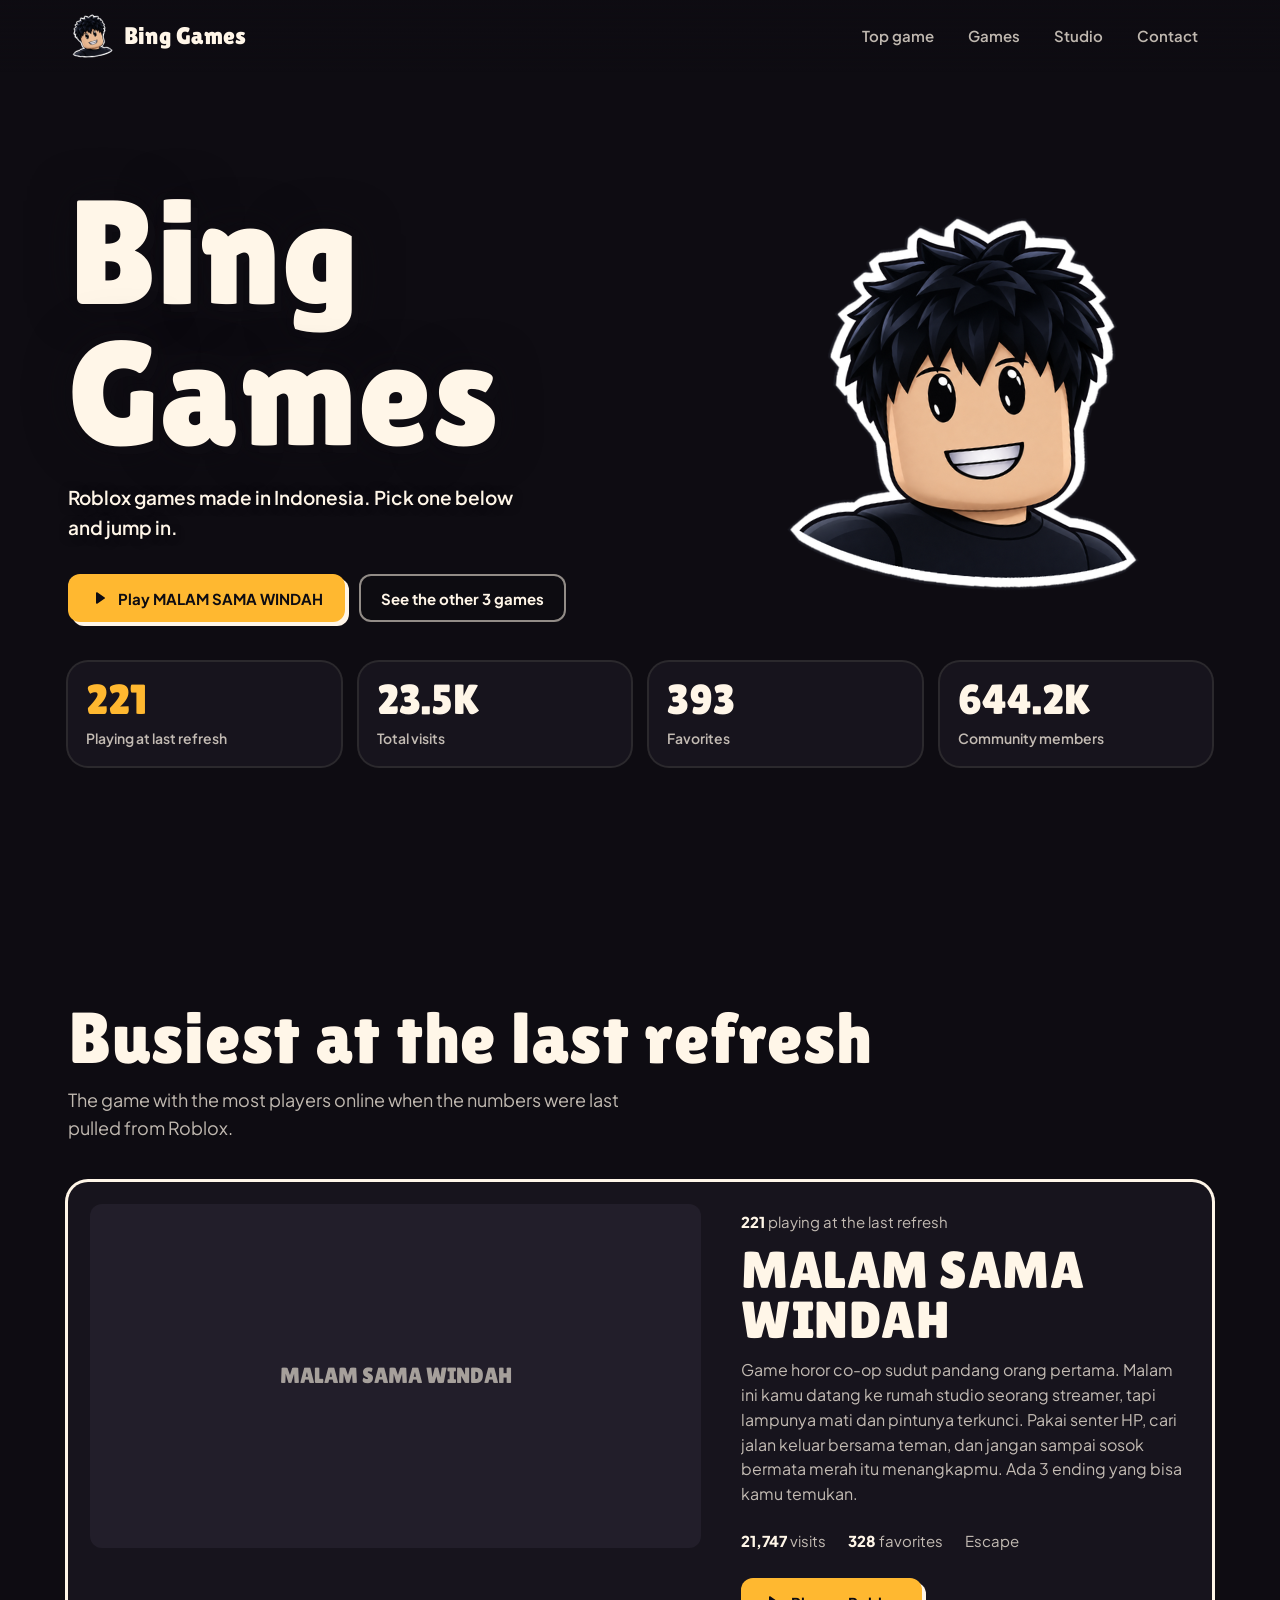
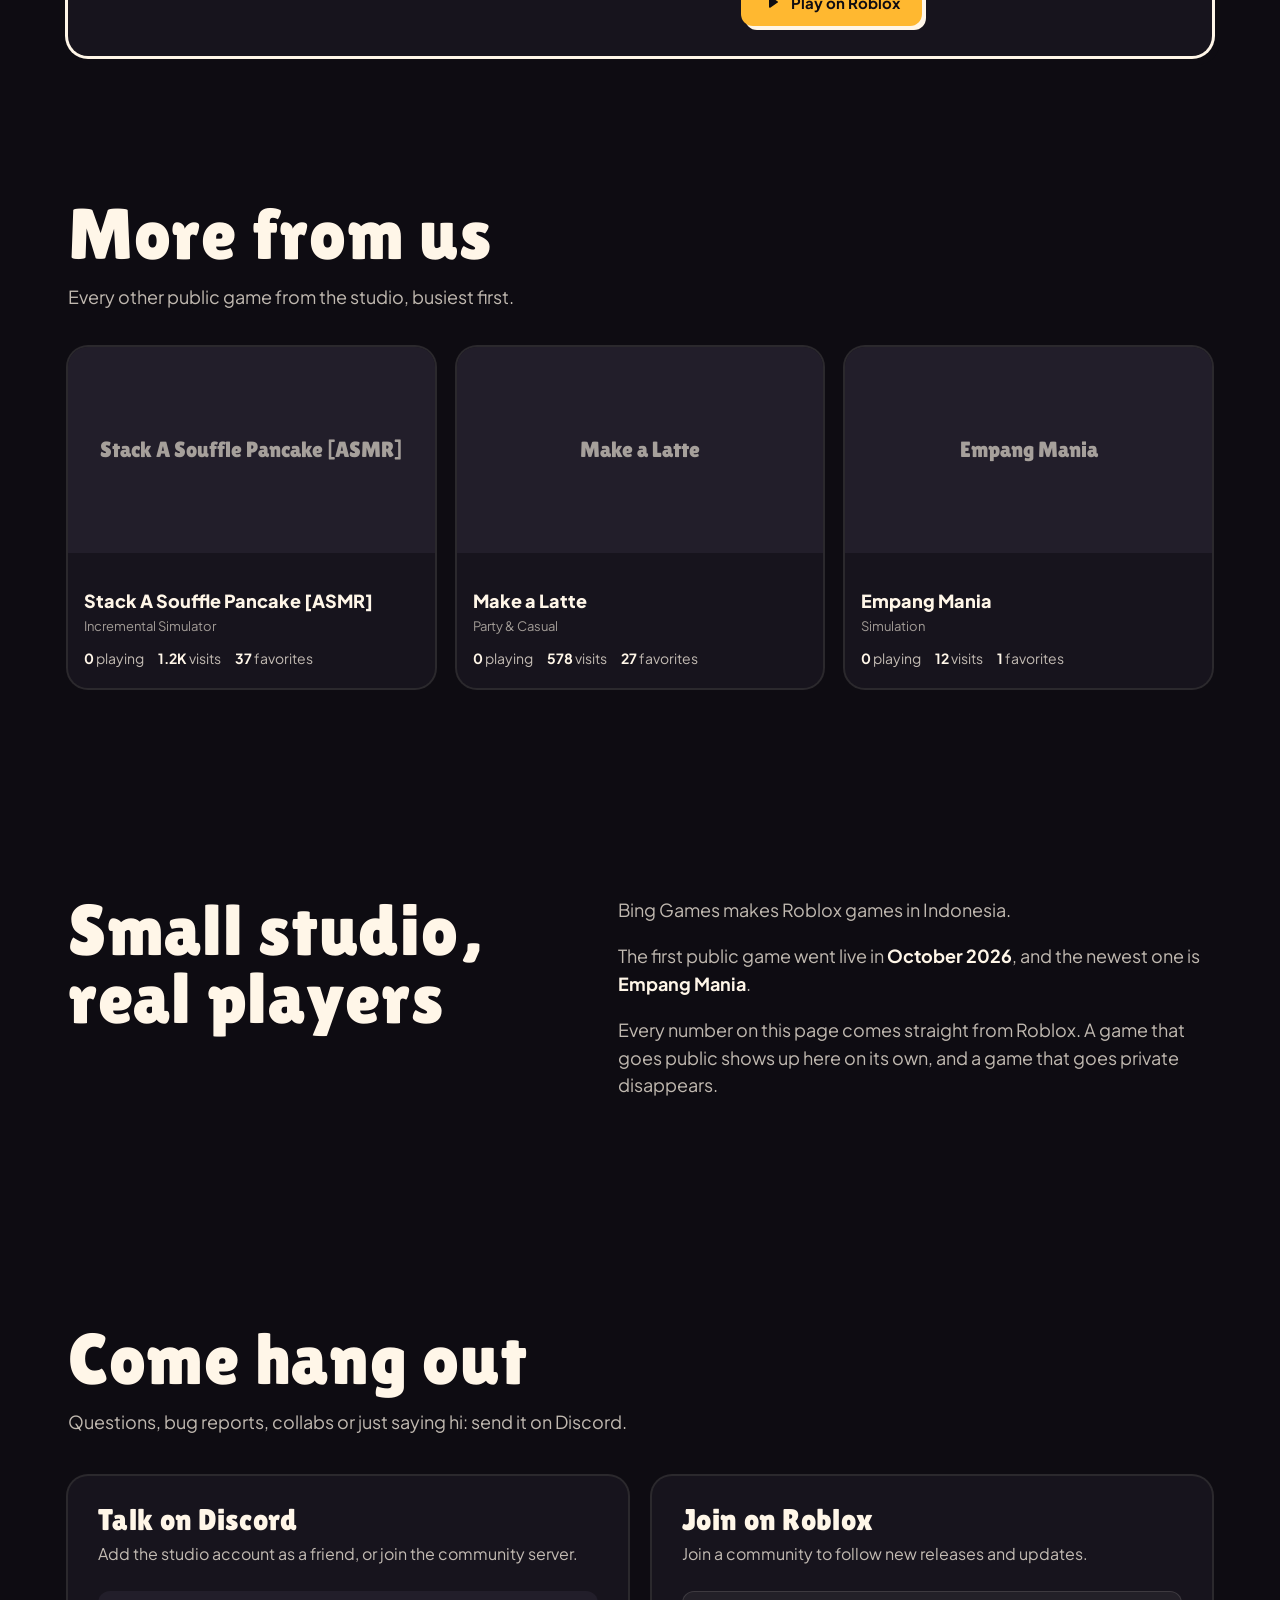
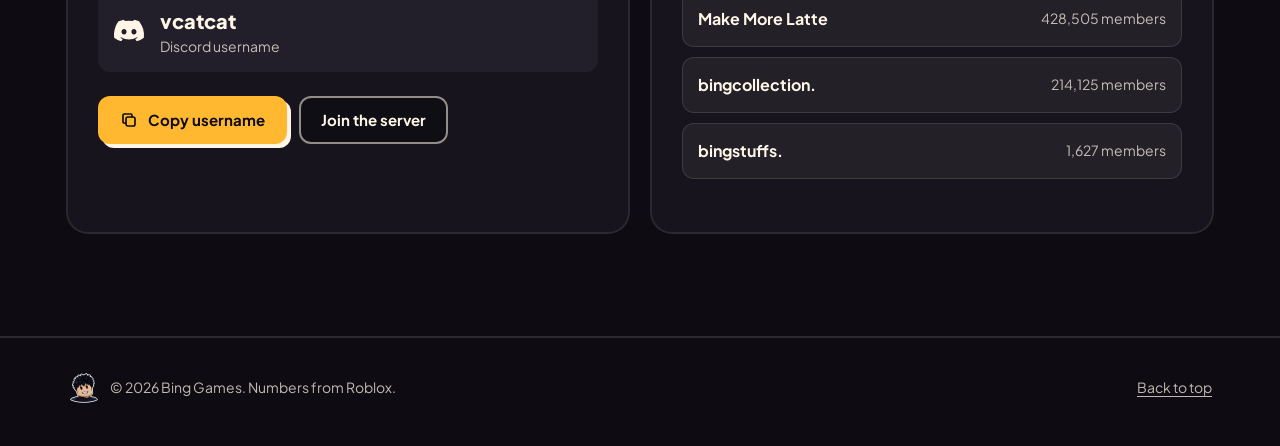
==== index.html @ c486389e "Bing Games website" ====
<!doctype html>
<html lang="en">
<head>
  <meta charset="utf-8">
  <meta name="viewport" content="width=device-width, initial-scale=1">
  <title>Bing Games</title>
  <meta name="description" content="Bing Games makes Roblox games in Indonesia. See every public game with player counts, visits and favorites from Roblox.">
  <meta name="theme-color" content="#0e0c12">
  <link rel="icon" type="image/png" href="assets/favicon.png">
  <link rel="apple-touch-icon" href="assets/apple-touch-icon.png">
  <meta property="og:title" content="Bing Games">
  <meta property="og:description" content="Roblox games made in Indonesia.">
  <meta property="og:image" content="assets/icon.png">
  <link rel="preconnect" href="https://fonts.googleapis.com">
  <link rel="preconnect" href="https://fonts.gstatic.com" crossorigin>
  <!-- Fonts load without blocking first paint; system fonts show until they arrive -->
  <link rel="preload" as="style" href="https://fonts.googleapis.com/css2?family=Lilita+One&family=Plus+Jakarta+Sans:wght@400;600;700;800&display=swap" onload="this.onload=null;this.rel='stylesheet'">
  <noscript><link rel="stylesheet" href="https://fonts.googleapis.com/css2?family=Lilita+One&family=Plus+Jakarta+Sans:wght@400;600;700;800&display=swap"></noscript>
  <link rel="stylesheet" href="assets/site.css">
  <script src="data/games.js" defer></script>
  <script src="assets/site.js" defer></script>
</head>
<body data-page="home">
  <a class="skip" href="#main">Skip to content</a>

  <header class="nav">
    <div class="wrap nav-row">
      <a class="brand" href="index.html" aria-label="Bing Games home">
        <img src="assets/icon.png" alt="" width="46" height="46">
        <b>Bing Games</b>
      </a>
      <button class="menu-btn" type="button" aria-expanded="false" aria-controls="nav-links" aria-label="Open menu">
        <svg viewBox="0 0 24 24" fill="none" stroke="currentColor" stroke-width="2.4" stroke-linecap="round" aria-hidden="true"><path d="M4 7h16M4 12h16M4 17h16"/></svg>
      </button>
      <nav class="nav-links" id="nav-links" aria-label="Main">
        <a href="#spotlight" data-nav="spotlight">Top game</a>
        <a href="#games" data-nav="games">Games</a>
        <a href="#story">Studio</a>
        <a href="#hangout">Contact</a>
        <a href="games.html" data-nav="all" hidden>All games</a>
      </nav>
    </div>
  </header>

  <main id="main">
    <section class="hero" aria-labelledby="hero-title">
      <div class="mosaic-wrap" aria-hidden="true"><div class="mosaic"></div></div>
      <div class="wrap">
        <div class="hero-grid">
          <div>
            <h1 class="display" id="hero-title">Bing Games</h1>
            <p class="hero-copy">Roblox games made in Indonesia. Pick one below and jump in.</p>
            <div class="hero-actions" data-hero-actions></div>
          </div>
          <div class="mascot">
            <img src="assets/icon.png" alt="Bing Games mascot" width="512" height="512" fetchpriority="high">
          </div>
        </div>
        <div class="numbers" aria-label="Studio numbers from Roblox">
          <div class="num num-key"><div class="num-value" data-num="playing">&ndash;</div><div class="num-label">Playing at last refresh</div></div>
          <div class="num"><div class="num-value" data-num="visits">&ndash;</div><div class="num-label">Total visits</div></div>
          <div class="num"><div class="num-value" data-num="favorites">&ndash;</div><div class="num-label">Favorites</div></div>
          <div class="num"><div class="num-value" data-num="members">&ndash;</div><div class="num-label">Community members</div></div>
        </div>
      </div>
    </section>

    <section class="block" id="spotlight" aria-labelledby="spot-title">
      <div class="wrap">
        <div class="spot-head">
          <h2 class="h2 display" id="spot-title" data-spot-title>Top game</h2>
          <p class="sub" data-spot-sub>Loading the game list from Roblox.</p>
        </div>
        <div class="spot" data-spot><div class="skel" style="grid-column:1/-1" role="status" aria-label="Loading game"></div></div>
      </div>
    </section>

    <section class="block block-tight" id="games" aria-labelledby="games-title">
      <div class="wrap">
        <h2 class="h2 display" id="games-title">More from us</h2>
        <p class="sub" style="margin-bottom:36px">Every other public game from the studio, busiest first.</p>
        <div class="games" data-games>
          <div class="skel" role="status" aria-label="Loading games"></div>
          <div class="skel" aria-hidden="true"></div>
          <div class="skel" aria-hidden="true"></div>
        </div>
        <div class="more" data-more></div>
      </div>
    </section>

    <section class="block" id="story" aria-labelledby="story-title">
      <div class="wrap story">
        <h2 class="h2 display" id="story-title">Small studio, real players</h2>
        <div class="story-text">
          <p>Bing Games makes Roblox games in Indonesia.</p>
          <p data-story hidden></p>
          <p>Every number on this page comes straight from Roblox. A game that goes public shows up here on its own, and a game that goes private disappears.</p>
        </div>
      </div>
    </section>

    <section class="block" id="hangout" aria-labelledby="hangout-title">
      <div class="wrap">
        <h2 class="h2 display" id="hangout-title">Come hang out</h2>
        <p class="sub" style="margin-bottom:40px">Questions, bug reports, collabs or just saying hi: send it on Discord.</p>
        <div class="hangout">
          <!-- Contact is static so it keeps working when the game data cannot load -->
          <div class="panel">
            <h3 class="display">Talk on Discord</h3>
            <p>Add the studio account as a friend, or join the community server.</p>
            <div class="dc-user">
              <svg viewBox="0 0 24 24" fill="currentColor" aria-hidden="true"><path d="M19.6 5.3A16.6 16.6 0 0 0 15.5 4l-.5 1a15.4 15.4 0 0 0-6 0l-.5-1a16.6 16.6 0 0 0-4.1 1.3C1.8 9.2 1.1 13 1.5 16.7a16.7 16.7 0 0 0 5 2.6l1.1-1.7c-.6-.2-1.2-.5-1.7-.9l.4-.3a11.9 11.9 0 0 0 11.4 0l.4.3c-.5.4-1.1.7-1.7.9l1.1 1.7a16.6 16.6 0 0 0 5-2.6c.5-4.3-.7-8-3.3-11.4zM8.5 14.5c-1 0-1.8-.9-1.8-2s.8-2 1.8-2 1.8.9 1.8 2-.8 2-1.8 2zm7 0c-1 0-1.8-.9-1.8-2s.8-2 1.8-2 1.8.9 1.8 2-.8 2-1.8 2z"/></svg>
              <div><div class="who" data-dc-user>vcatcat</div><div class="what">Discord username</div></div>
            </div>
            <div class="panel-actions">
              <button class="btn btn-main" type="button" data-copy="vcatcat">
                <svg viewBox="0 0 24 24" fill="none" stroke="currentColor" stroke-width="2.2" stroke-linecap="round" aria-hidden="true"><rect x="8" y="8" width="12" height="12" rx="2.5"/><path d="M16 8V5.5A1.5 1.5 0 0 0 14.5 4h-9A1.5 1.5 0 0 0 4 5.5v9A1.5 1.5 0 0 0 5.5 16H8"/></svg>Copy username
              </button>
              <a class="btn btn-line" href="https://discord.gg/qbGM9fZZHH" data-dc-invite target="_blank" rel="noopener">Join the server</a>
            </div>
            <p class="copy-status" data-copy-status role="status" aria-live="polite"></p>
          </div>
          <div class="panel">
            <h3 class="display">Join on Roblox</h3>
            <p>Join a community to follow new releases and updates.</p>
            <ul class="groups" data-groups>
              <li><a href="https://www.roblox.com/communities/895905903" target="_blank" rel="noopener"><span class="g-name">bingcollection.<span class="sr-only"> (opens on Roblox)</span></span><span class="g-count">Roblox community</span></a></li>
            </ul>
          </div>
        </div>
      </div>
    </section>
  </main>

  <footer class="footer">
    <div class="wrap footer-row">
      <div class="footer-brand"><img src="assets/icon.png" alt="" width="32" height="32"><span>&copy; <span data-year>2026</span> Bing Games. Numbers from Roblox.</span></div>
      <a class="footer-link" href="#main">Back to top</a>
    </div>
  </footer>
</body>
</html>
---- assets/site.css ----
/*
  Bing Games studio site
  Why these choices (R-31):
  - Ink + cream + amber: ink and cream come from the mascot sticker (black hair/shirt, cream sticker outline).
    Amber is the one accent: the primary action and the key number. Elsewhere it only marks state (focus, pressed, hover).
  - Dark base: the hero is a wall of game screenshots, which read best on ink; the mascot is drawn for dark too.
  - Lilita One for display: the chunky rounded cut matches the Roblox-cartoon mascot. Plus Jakarta Sans for text:
    an Indonesian-made typeface for an Indonesian studio, and very readable at small sizes.
  - Identity motif: the "sticker" (cream outline + hard ink offset shadow). Three places only: the logo,
    the top-game card and the primary button.
  - Radius: 12px for controls, 20px for cards, round for avatars. Nothing else.
  - Motion: the hero reel drifts slowly (owner choice: no pause control; stops under reduced motion) and the numbers
    count up once. Everything else moves only on hover or tap.
*/
:root {
  --ink: #0e0c12;
  --ink-2: #17141d;
  --ink-3: #221e2a;
  --cream: #fff6e8;
  --amber: #ffb830;
  --text: #fff6e8;
  --text-2: rgba(255, 246, 232, .74);
  --text-3: rgba(255, 246, 232, .6);
  --line: rgba(255, 246, 232, .12);
  --r-ctl: 12px;
  --r-card: 20px;
  --sticker: 0 0 0 3px var(--cream), 5px 6px 0 3px var(--ink);
  color-scheme: dark;
}

* { box-sizing: border-box; margin: 0; padding: 0; }
html { scroll-behavior: smooth; -webkit-text-size-adjust: 100%; }
body { background: var(--ink); color: var(--text); font-family: "Plus Jakarta Sans", system-ui, "Segoe UI", sans-serif; line-height: 1.55; overflow-x: hidden; -webkit-font-smoothing: antialiased; }
img { display: block; max-width: 100%; }
a { color: inherit; text-decoration: none; }
button { font: inherit; color: inherit; }
a[href], button:not(:disabled) { cursor: pointer; }
button:disabled { cursor: not-allowed; }
[hidden] { display: none !important; }
:focus-visible { outline: 3px solid var(--amber); outline-offset: 3px; }
.wrap { width: 100%; max-width: 1200px; margin: 0 auto; padding: 0 16px; }
@media (min-width: 640px) { .wrap { padding: 0 28px; } }
.sr-only { position: absolute; width: 1px; height: 1px; overflow: hidden; clip: rect(0 0 0 0); clip-path: inset(50%); white-space: nowrap; }
.display { font-family: "Lilita One", "Plus Jakarta Sans", sans-serif; font-weight: 400; letter-spacing: .01em; line-height: .95; }
.skip { position: absolute; left: 16px; top: -60px; z-index: 100; padding: 10px 16px; border-radius: var(--r-ctl); background: var(--amber); color: var(--ink); font-weight: 700; }
.skip:focus { top: 12px; }

/* ---------- Buttons ---------- */
.btn { display: inline-flex; align-items: center; justify-content: center; gap: 10px; min-height: 48px; padding: 0 22px; border: 0; border-radius: var(--r-ctl); font-size: 15px; font-weight: 700; white-space: nowrap; transition: transform .2s, box-shadow .2s, background .2s; }
.btn svg { width: 18px; height: 18px; flex-shrink: 0; }
.btn-main { background: var(--amber); color: var(--ink); box-shadow: 4px 4px 0 var(--cream); }
.btn-main:hover { transform: translate(-2px, -2px); box-shadow: 6px 6px 0 var(--cream); }
.btn-main:active { transform: translate(2px, 2px); box-shadow: 1px 1px 0 var(--cream); }
.btn-line { background: rgba(14, 12, 18, .7); color: var(--cream); box-shadow: inset 0 0 0 2px rgba(255, 246, 232, .55); }
.btn-line:hover { box-shadow: inset 0 0 0 2px var(--cream); background: var(--ink); }
.btn-line:active { transform: translateY(1px); }

/* ---------- Nav ---------- */
.nav { position: fixed; inset: 0 0 auto 0; z-index: 50; background: linear-gradient(rgba(14, 12, 18, .9), rgba(14, 12, 18, 0)); transition: background .3s, box-shadow .3s; }
.nav.solid { background: rgba(14, 12, 18, .94); box-shadow: 0 1px 0 var(--line); }
.nav-row { display: flex; align-items: center; justify-content: space-between; gap: 16px; height: 72px; }
.brand { display: inline-flex; align-items: center; gap: 10px; min-height: 44px; }
.brand img { width: 46px; height: 46px; transform: rotate(-6deg); transition: transform .25s; }
.brand:hover img { transform: rotate(4deg) scale(1.06); }
.brand b { font-family: "Lilita One", sans-serif; font-weight: 400; font-size: 24px; letter-spacing: .01em; }
.nav-links { display: flex; align-items: center; gap: 6px; }
.nav-links a { display: inline-flex; align-items: center; min-height: 44px; padding: 0 14px; border-radius: var(--r-ctl); font-size: 15px; font-weight: 600; color: var(--text-2); transition: color .2s, background .2s; }
.nav-links a:hover { color: var(--cream); background: rgba(255, 246, 232, .08); }
.nav-links a:active { background: rgba(255, 246, 232, .14); }
.nav-links a[aria-current="page"] { color: var(--cream); box-shadow: inset 0 -3px 0 var(--amber); }
.menu-btn { display: none; width: 46px; height: 46px; border: 0; border-radius: var(--r-ctl); background: rgba(255, 246, 232, .08); align-items: center; justify-content: center; }
.menu-btn:hover { background: rgba(255, 246, 232, .14); }
.menu-btn svg { width: 24px; height: 24px; }
@media (max-width: 760px) {
  .menu-btn { display: inline-flex; }
  .nav-links { position: absolute; left: 12px; right: 12px; top: 72px; flex-direction: column; align-items: stretch; gap: 2px; padding: 8px; border-radius: var(--r-card); background: var(--ink-2); box-shadow: 0 0 0 2px var(--line), 0 18px 40px rgba(0, 0, 0, .5); opacity: 0; visibility: hidden; transform: translateY(-8px); transition: opacity .2s, transform .2s, visibility .2s; }
  .nav-links.open { opacity: 1; visibility: visible; transform: none; }
  .nav-links a { padding: 0 16px; min-height: 48px; font-size: 16px; }
}

/* ---------- Hero ---------- */
.hero { position: relative; min-height: 100vh; min-height: 100svh; display: flex; flex-direction: column; justify-content: center; overflow: hidden; isolation: isolate; }
.mosaic-wrap { position: absolute; inset: 0; z-index: -2; overflow: hidden; }
/* Moving reel of game screenshots behind the whole hero.
   Owner override (2026-11-16): the reel runs without a pause control, against R-39's ">5s needs pause".
   It still stops for visitors who ask their system for reduced motion (see the media query at the end).
   Each column holds its pictures twice (period L); it slides from +25% to -25% of its own height (= one L),
   so it always covers the hero and the loop has no seam. Columns run in opposite directions, out of phase. */
.mosaic { position: absolute; left: 50%; top: 50%; width: 170vmax; height: 170vmax; display: flex; align-items: center; gap: 18px; justify-content: center; transform: translate(-50%, -50%) rotate(9deg); }
.mosaic-col { display: flex; flex-direction: column; gap: 18px; flex: 0 0 clamp(240px, 26vw, 400px); animation: reel 110s linear infinite; will-change: transform; }
.mosaic-col:nth-child(even) { animation-direction: reverse; animation-duration: 130s; }
.mosaic-col:nth-child(2) { animation-delay: -40s; } .mosaic-col:nth-child(3) { animation-delay: -75s; }
.mosaic-col:nth-child(4) { animation-delay: -20s; } .mosaic-col:nth-child(5) { animation-delay: -55s; }
.mosaic-col:nth-child(6) { animation-delay: -90s; } .mosaic-col:nth-child(7) { animation-delay: -30s; }
@keyframes reel { from { transform: translateY(25%); } to { transform: translateY(-25%); } }
.mosaic-col img { width: 100%; height: auto; aspect-ratio: 16 / 9; object-fit: cover; border-radius: var(--r-card); background: var(--ink-3); opacity: 0; transition: opacity .8s ease; }
.mosaic-col img.ok { opacity: 1; }
/* One even shade over the whole reel (.62 ink): bright enough to see every game, dark enough that the cream copy
   stays above 4.5:1 over a white screenshot. Fades to ink at the bottom so the hero runs into the page. */
.hero::before { content: ""; position: absolute; inset: 0; z-index: -1; background:
  linear-gradient(180deg, rgba(14, 12, 18, .62) 0%, rgba(14, 12, 18, .62) 72%, var(--ink) 100%); }

.hero-grid { display: grid; gap: 32px; align-items: center; padding-top: 112px; padding-bottom: 40px; }
@media (min-width: 900px) { .hero-grid { grid-template-columns: 1.15fr .85fr; padding-top: 120px; } }
/* Wordmark as a sticker (the logo motif): thick ink outline drawn under the fill + hard ink drop,
   so the letters separate from any screenshot behind them */
.hero h1 { font-size: clamp(64px, 12vw, 148px); margin-bottom: 20px; max-width: 6ch; color: var(--cream);
  -webkit-text-stroke: .1em var(--ink); paint-order: stroke fill;
  text-shadow: .045em .055em 0 var(--ink), 0 0 .3em rgba(14, 12, 18, .55); }
.hero-copy { max-width: 480px; font-size: clamp(17px, 2vw, 19px); font-weight: 600; color: var(--cream); margin-bottom: 32px; text-shadow: 0 1px 10px rgba(14, 12, 18, .8); }
.hero-actions { display: flex; flex-wrap: wrap; gap: 14px; }
.mascot { position: relative; justify-self: center; width: min(78vw, 400px); }
.mascot img { width: 100%; height: auto; transform: rotate(5deg); }
@media (max-width: 899px) { .mascot { order: -1; width: min(48vw, 220px); justify-self: start; } }

.numbers { display: grid; grid-template-columns: repeat(2, 1fr); gap: 14px; padding-bottom: 72px; }
@media (min-width: 760px) { .numbers { grid-template-columns: repeat(4, 1fr); gap: 18px; } }
.num { padding: 16px 18px; border-radius: var(--r-card); background: var(--ink-2); box-shadow: 0 0 0 2px var(--line); }
.num-value { font-family: "Lilita One", sans-serif; font-size: clamp(30px, 4vw, 42px); line-height: 1; font-variant-numeric: tabular-nums; }
.num-key .num-value { color: var(--amber); }
.num-label { margin-top: 8px; font-size: 14px; font-weight: 600; color: var(--text-2); }

/* ---------- Section frame ---------- */
.block { position: relative; padding: 104px 0; }
.block-tight { padding-top: 40px; }
.h2 { font-size: clamp(40px, 6.4vw, 72px); margin-bottom: 14px; }
.sub { font-size: 18px; color: var(--text-2); max-width: 560px; }

/* ---------- Top game ---------- */
.spot-head { margin-bottom: 40px; }
.spot { display: grid; gap: 28px; padding: 18px; border-radius: var(--r-card); background: var(--ink-2); box-shadow: var(--sticker); }
@media (min-width: 900px) { .spot { grid-template-columns: 1.35fr 1fr; padding: 22px; gap: 36px; } }
.spot-media { min-width: 0; }
.spot-main { position: relative; aspect-ratio: 16 / 9; border-radius: var(--r-ctl); overflow: hidden; background: var(--ink-3); }
.spot-main img { position: absolute; inset: 0; width: 100%; height: 100%; object-fit: cover; transition: opacity .3s; }
.spot-thumbs { display: flex; gap: 10px; margin-top: 12px; overflow-x: auto; padding: 4px 2px 6px; scrollbar-width: thin; }
.spot-thumbs button { flex: 0 0 auto; width: 96px; aspect-ratio: 16 / 9; padding: 0; border: 0; border-radius: var(--r-ctl); overflow: hidden; opacity: .55; box-shadow: 0 0 0 2px transparent; transition: opacity .2s, box-shadow .2s; background: var(--ink-3); }
.spot-thumbs button img { width: 100%; height: 100%; object-fit: cover; }
.spot-thumbs button:hover { opacity: .85; }
.spot-thumbs button:active { opacity: 1; }
.spot-thumbs button[aria-pressed="true"] { opacity: 1; box-shadow: 0 0 0 3px var(--amber); }
.spot-info { display: flex; flex-direction: column; padding: 6px 4px 8px; min-width: 0; }
.spot-live { font-size: 15px; color: var(--text-2); margin-bottom: 12px; }
.spot-live b { color: var(--cream); font-weight: 800; }
.spot-info h3 { font-size: clamp(34px, 4.6vw, 52px); margin-bottom: 14px; overflow-wrap: anywhere; }
.spot-desc { color: var(--text-2); font-size: 16px; margin-bottom: 22px; display: -webkit-box; -webkit-line-clamp: 6; -webkit-box-orient: vertical; overflow: hidden; }
.spot-facts { display: flex; flex-wrap: wrap; gap: 10px 22px; margin-bottom: 26px; font-size: 15px; color: var(--text-2); }
.spot-facts b { color: var(--cream); font-weight: 800; }
.spot-info .btn { align-self: flex-start; margin-top: auto; }

/* Missing image: the game name on an ink block instead of a broken icon */
.img-missing { display: grid; place-items: center; padding: 16px; text-align: center; }
.img-missing::after { content: attr(data-name); font-family: "Lilita One", sans-serif; font-size: 22px; color: var(--text-3); }

/* ---------- Game list ---------- */
.games { display: grid; gap: 22px; grid-template-columns: repeat(auto-fill, minmax(min(100%, 270px), 1fr)); }
.game { display: flex; flex-direction: column; border-radius: var(--r-card); background: var(--ink-2); box-shadow: 0 0 0 2px var(--line); overflow: hidden; transition: transform .25s, box-shadow .25s; }
.game:hover { transform: translateY(-4px); box-shadow: 0 0 0 2px rgba(255, 246, 232, .45); }
.game:active { transform: translateY(-1px); }
.game:focus-visible { outline-offset: 4px; }
.game-img { position: relative; aspect-ratio: 16 / 9; overflow: hidden; background: var(--ink-3); }
.game-img img { width: 100%; height: 100%; object-fit: cover; transition: transform .45s; }
.game:hover .game-img img { transform: scale(1.05); }
.game-body { position: relative; padding: 36px 16px 18px; }
.game-body .game-icon { position: absolute; left: 14px; top: -28px; width: 56px; height: 56px; border-radius: var(--r-ctl); box-shadow: 0 0 0 3px var(--ink-2); background: var(--ink-3); object-fit: cover; }
.game-body h2, .game-body h3 { font-size: 18px; font-weight: 800; line-height: 1.3; margin-bottom: 4px; overflow-wrap: anywhere; }
.game-genre { font-size: 13px; color: var(--text-3); margin-bottom: 12px; }
.game-stats { display: flex; flex-wrap: wrap; gap: 4px 14px; font-size: 14px; color: var(--text-2); }
.game-stats b { color: var(--cream); font-weight: 700; }
.more { display: flex; justify-content: center; margin-top: 40px; }
.more:empty { display: none; }

.note { padding: 28px; border-radius: var(--r-card); background: var(--ink-2); box-shadow: 0 0 0 2px var(--line); color: var(--text-2); }
.note b { color: var(--cream); }
.note a { color: var(--cream); font-weight: 700; text-decoration: underline; text-underline-offset: 3px; }
.note a:hover { color: var(--amber); }
.skel { border-radius: var(--r-card); background: linear-gradient(90deg, var(--ink-2) 0%, var(--ink-3) 50%, var(--ink-2) 100%); background-size: 200% 100%; animation: shimmer 1.4s linear infinite; min-height: 260px; }
@keyframes shimmer { to { background-position: -200% 0; } }

/* ---------- Studio story ---------- */
.story { display: grid; gap: 24px; align-items: start; }
@media (min-width: 900px) { .story { grid-template-columns: .9fr 1.1fr; gap: 64px; } }
.story-text p { font-size: 18px; color: var(--text-2); margin-bottom: 18px; max-width: 600px; }
.story-text p b { color: var(--cream); }

/* ---------- Community / contact ---------- */
.hangout { display: grid; gap: 24px; }
@media (min-width: 900px) { .hangout { grid-template-columns: 1fr 1fr; align-items: stretch; } }
.panel { position: relative; padding: 30px; border-radius: var(--r-card); background: var(--ink-2); box-shadow: 0 0 0 2px var(--line); }
.panel h3 { font-size: 30px; margin-bottom: 8px; }
.panel > p { color: var(--text-2); margin-bottom: 24px; }
.dc-user { display: flex; align-items: center; gap: 14px; margin-bottom: 24px; padding: 14px; border-radius: var(--r-ctl); background: var(--ink-3); }
.dc-user svg { width: 34px; height: 34px; flex-shrink: 0; }
.dc-user .who { font-size: 20px; font-weight: 800; overflow-wrap: anywhere; }
.dc-user .what { font-size: 14px; color: var(--text-2); }
.panel-actions { display: flex; flex-wrap: wrap; gap: 12px; }
.copy-status { min-height: 22px; margin-top: 12px; font-size: 14px; font-weight: 600; color: var(--cream); }
.groups { list-style: none; display: grid; gap: 10px; }
.groups a { display: flex; align-items: center; justify-content: space-between; gap: 12px; min-height: 56px; padding: 12px 16px; border-radius: var(--r-ctl); background: rgba(255, 246, 232, .05); box-shadow: inset 0 0 0 1px var(--line); transition: background .2s, box-shadow .2s; }
.groups a:hover { background: rgba(255, 246, 232, .09); box-shadow: inset 0 0 0 2px var(--amber); }
.groups a:active { background: rgba(255, 246, 232, .14); }
.groups .g-name { font-weight: 700; overflow-wrap: anywhere; }
.groups .g-count { font-size: 14px; color: var(--text-2); white-space: nowrap; }

/* ---------- Footer ---------- */
.footer { padding: 28px 0 36px; border-top: 2px solid var(--line); }
.footer-row { display: flex; flex-wrap: wrap; align-items: center; justify-content: space-between; gap: 12px 16px; font-size: 14px; color: var(--text-2); }
.footer-brand { display: flex; align-items: center; gap: 10px; }
.footer-brand img { width: 32px; height: 32px; }
.footer-link { display: inline-flex; align-items: center; min-height: 44px; padding: 0 12px; margin-right: -12px; border-radius: var(--r-ctl); text-decoration: underline; text-underline-offset: 3px; }
.footer-link:hover { color: var(--cream); background: rgba(255, 246, 232, .06); }

/* ---------- Games page ---------- */
.page-top { padding: 140px 0 36px; }
.page-top .h2 { font-size: clamp(48px, 8vw, 96px); }
.sortbar { display: flex; flex-wrap: wrap; align-items: center; gap: 10px; margin-top: 28px; }
.sortbar span { font-size: 14px; font-weight: 600; color: var(--text-2); margin-right: 4px; }
.sortbar button { min-height: 44px; padding: 0 16px; border: 0; border-radius: var(--r-ctl); background: var(--ink-2); box-shadow: inset 0 0 0 2px var(--line); font-size: 14px; font-weight: 700; color: var(--text-2); transition: color .2s, box-shadow .2s, background .2s; }
.sortbar button:hover { color: var(--cream); box-shadow: inset 0 0 0 2px rgba(255, 246, 232, .35); }
.sortbar button[aria-pressed="true"] { background: var(--amber); color: var(--ink); box-shadow: none; }
.updated { margin-top: 14px; font-size: 13px; color: var(--text-3); }

@media (max-width: 480px) {
  .block { padding: 76px 0; }
  .panel { padding: 22px; }
  .hero-actions .btn { flex: 1 1 100%; }
}
@media (prefers-reduced-motion: reduce) {
  *, *::before, *::after { animation-duration: .01ms !important; animation-iteration-count: 1 !important; transition-duration: .01ms !important; scroll-behavior: auto !important; }
  .mosaic-col { animation: none !important; }
}
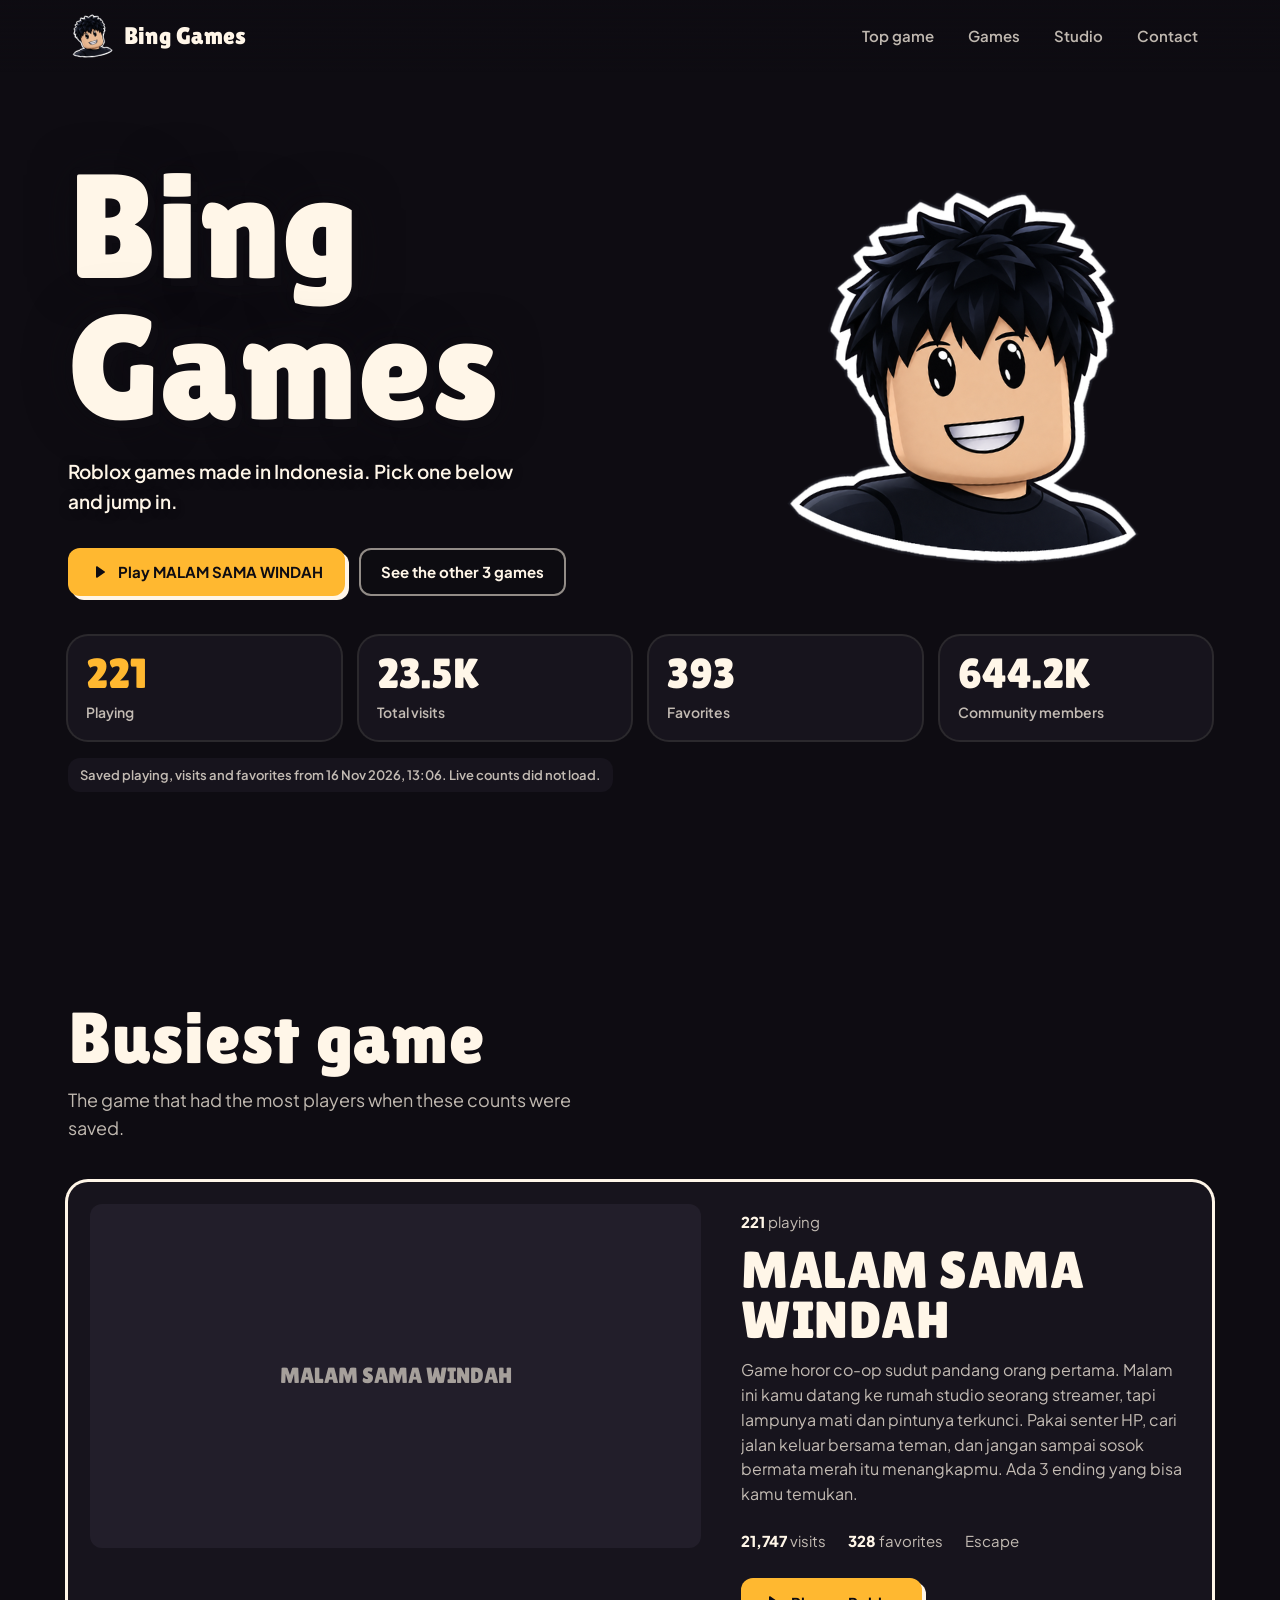
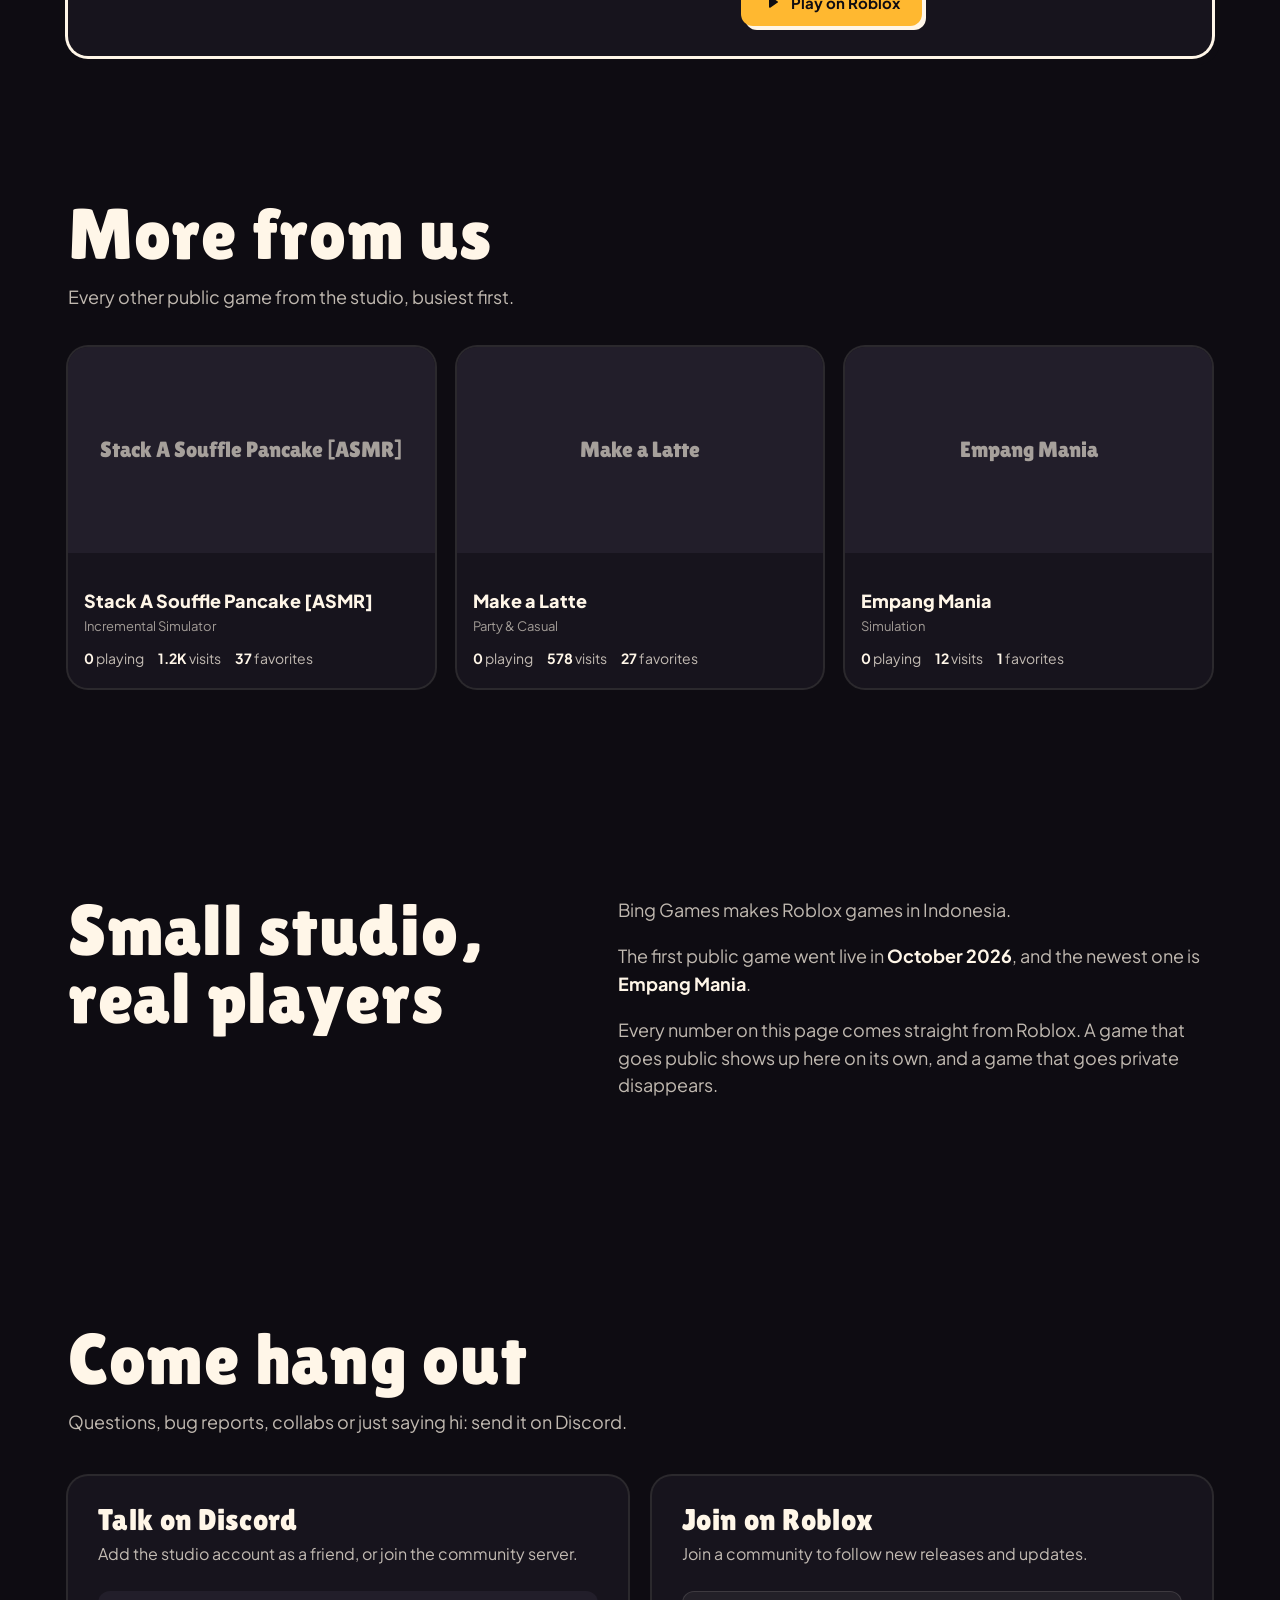
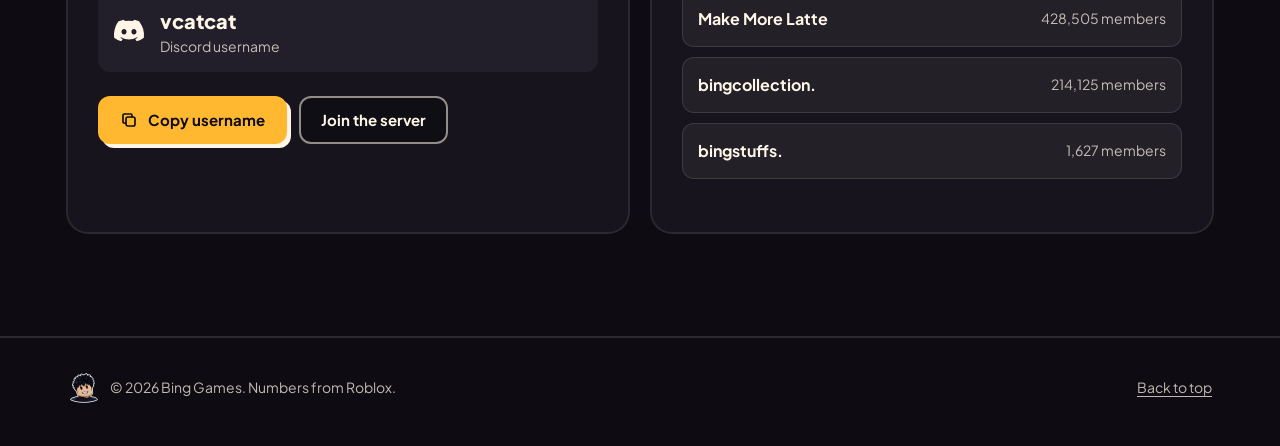
==== commit 7fa10cad: "Show live Roblox playing, visits, and favorites on each page load The game list stays in data/games." ====
--- a/index.html
+++ b/index.html
@@ -57,10 +57,11 @@
           </div>
         </div>
         <div class="numbers" aria-label="Studio numbers from Roblox">
-          <div class="num num-key"><div class="num-value" data-num="playing">&ndash;</div><div class="num-label">Playing at last refresh</div></div>
+          <div class="num num-key"><div class="num-value" data-num="playing">&ndash;</div><div class="num-label" data-playing-label>Playing now</div></div>
           <div class="num"><div class="num-value" data-num="visits">&ndash;</div><div class="num-label">Total visits</div></div>
           <div class="num"><div class="num-value" data-num="favorites">&ndash;</div><div class="num-label">Favorites</div></div>
           <div class="num"><div class="num-value" data-num="members">&ndash;</div><div class="num-label">Community members</div></div>
+          <p class="fetched" data-fetched></p>
         </div>
       </div>
     </section>
--- a/assets/site.css
+++ b/assets/site.css
@@ -119,6 +119,10 @@
 .num-value { font-family: "Lilita One", sans-serif; font-size: clamp(30px, 4vw, 42px); line-height: 1; font-variant-numeric: tabular-nums; }
 .num-key .num-value { color: var(--amber); }
 .num-label { margin-top: 8px; font-size: 14px; font-weight: 600; color: var(--text-2); }
+/* The only clock time on the home page. Ink fill, because 13px text sitting on the
+   screenshot reel drops under 4.5:1. Same ink as the stat tiles, no second border. */
+.fetched { grid-column: 1 / -1; justify-self: start; max-width: 100%; margin: 0; padding: 8px 12px; border-radius: var(--r-ctl); background: var(--ink-2); font-size: 13px; font-weight: 600; line-height: 1.4; color: var(--text-2); }
+.fetched:empty { display: none; }
 
 /* ---------- Section frame ---------- */
 .block { position: relative; padding: 104px 0; }
